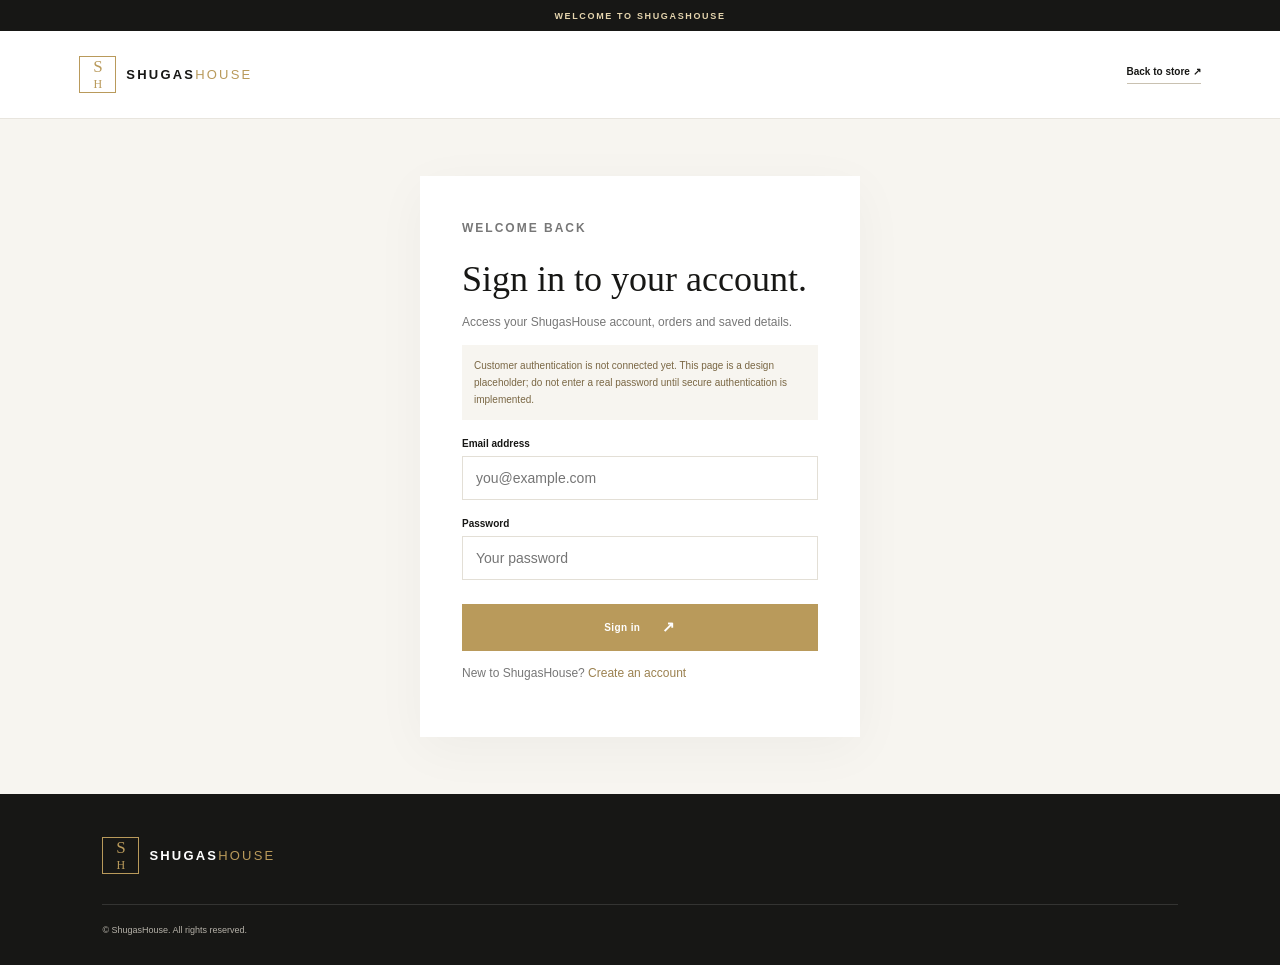
==== login.html @ 4a8cb8ed "Add files via upload" ====
<!DOCTYPE html><html lang="en"><head><meta charset="UTF-8"><meta name="viewport" content="width=device-width, initial-scale=1"><title>Customer Login | ShugasHouse</title><link rel="stylesheet" href="assets/css/style.css"><style>.auth-wrap{min-height:75vh;display:grid;place-items:center;background:#f7f5f0;padding:40px 18px}.auth-card{background:white;padding:42px;width:min(440px,100%);box-shadow:0 12px 50px #0000000a}.auth-card h1{font:500 36px "Playfair Display",serif;margin:0 0 10px}.auth-card p{color:#777;line-height:1.7;font-size:12px}.auth-card label{display:block;font-size:10px;font-weight:700;margin:18px 0 7px}.auth-card input{width:100%;padding:13px;border:1px solid #e3dfd6;outline-color:#b99a5b}.auth-card button{width:100%;margin-top:24px;border:0;cursor:pointer}.notice{background:#f7f5f0;padding:12px;font-size:10px!important;color:#7a6744!important}</style></head><body><div class="announcement">WELCOME TO SHUGASHOUSE</div><header class="site-header"><a class="brand" href="index.html"><span class="brand-mark">S<span>H</span></span><span class="brand-name">SHUGAS<span>HOUSE</span></span></a><a class="text-link" href="index.html">Back to store ↗</a></header><main class="auth-wrap"><section class="auth-card"><p class="eyebrow">WELCOME BACK</p><h1>Sign in to your account.</h1><p>Access your ShugasHouse account, orders and saved details.</p><p class="notice">Customer authentication is not connected yet. This page is a design placeholder; do not enter a real password until secure authentication is implemented.</p><form id="loginForm"><label for="email">Email address</label><input id="email" type="email" placeholder="you@example.com" required><label for="password">Password</label><input id="password" type="password" placeholder="Your password" required><button class="button button-gold" type="submit">Sign in <span>↗</span></button></form><p id="loginMessage"></p><p>New to ShugasHouse? <a href="register.html" style="color:#9b8150">Create an account</a></p></section></main><footer class="site-footer"><a class="brand footer-brand" href="index.html"><span class="brand-mark">S<span>H</span></span><span class="brand-name">SHUGAS<span>HOUSE</span></span></a><small>© ShugasHouse. All rights reserved.</small></footer><script>document.getElementById("loginForm").addEventListener("submit",e=>{e.preventDefault();document.getElementById("loginMessage").textContent="Login will be activated after secure account services are built.";});</script></body></html>
---- assets/css/style.css ----
*{box-sizing:border-box} :root{--ink:#171715;--muted:#77756f;--gold:#b99a5b;--gold-light:#d8c18e;--cream:#f7f5f0;--line:#e8e5de;--white:#fff} html{scroll-behavior:smooth} body{margin:0;color:var(--ink);background:#fff;font-family:"DM Sans",sans-serif;font-size:14px} a{color:inherit;text-decoration:none} button,input{font:inherit}.announcement{height:31px;display:flex;align-items:center;justify-content:center;background:#171715;color:#e4d4ad;font-size:9px;letter-spacing:1.65px;font-weight:600}.announcement span{padding:0 9px;color:#8d7547}.site-header{height:88px;padding:0 6.2%;display:flex;align-items:center;justify-content:space-between;border-bottom:1px solid var(--line);background:#fff;position:relative;z-index:5}.brand{display:flex;align-items:center;gap:10px}.brand-mark{width:37px;height:37px;border:1px solid var(--gold);display:grid;place-items:center;font-family:"Playfair Display",serif;font-size:17px;color:var(--gold);position:relative}.brand-mark span{font-size:12px}.brand-name{font-size:13px;font-weight:700;letter-spacing:2.2px}.brand-name span{font-weight:400;color:var(--gold)}.main-nav{display:flex;gap:36px;margin-left:55px}.main-nav a,.account-link{font-size:11px;color:#5f5d58;transition:.2s}.main-nav a:hover,.main-nav a.active,.account-link:hover{color:var(--gold)}.header-actions{display:flex;align-items:center;gap:22px}.icon-button,.cart-button{border:0;background:none;cursor:pointer}.icon-button{font-size:27px;line-height:1}.cart-button{font-size:11px;letter-spacing:.3px}.cart-count{display:inline-grid;place-items:center;background:var(--gold);color:#fff;border-radius:50%;width:19px;height:19px;margin-left:5px;font-size:10px}.menu-toggle{display:none}.search-panel{display:none;padding:18px 6.2%;background:var(--cream);border-bottom:1px solid var(--line)}.search-panel.open{display:flex;align-items:center;gap:18px}.search-panel label{font-size:11px;font-weight:700}.search-panel input{flex:1;border:0;border-bottom:1px solid #bdb7a9;background:transparent;padding:9px;outline:none}.hero{min-height:570px;display:grid;grid-template-columns:1fr 1fr;background:#f7f6f2;padding:0 6.2% 0 10.5%;overflow:hidden}.hero-copy{align-self:center;padding:65px 30px 70px 0;max-width:530px}.eyebrow{font-size:9px;letter-spacing:2px;font-weight:700;color:#9b8150;margin:0 0 20px}.eyebrow span{display:inline-block;width:22px;height:1px;background:var(--gold);vertical-align:middle;margin-right:9px}.hero h1,.section h2,.editorial h2,.newsletter h2{font-family:"Playfair Display",serif;font-size:clamp(43px,5vw,67px);line-height:1.08;letter-spacing:-1.8px;font-weight:500;margin:0}.hero h1 em,.section h2 em,.editorial h2 em,.newsletter h2 em{font-weight:500;color:var(--gold);font-style:italic}.hero-description{max-width:365px;color:#77736b;line-height:1.9;font-size:13px;margin:22px 0 29px}.hero-actions{display:flex;align-items:center;gap:26px}.button{min-height:47px;padding:0 20px;display:inline-flex;align-items:center;justify-content:center;gap:22px;font-size:10px;letter-spacing:.4px;font-weight:700;transition:.2s}.button-gold{background:var(--gold);color:#fff}.button-gold:hover{background:#9f824a}.button span,.text-link span{font-size:15px}.text-link{font-size:10px;font-weight:700;border-bottom:1px solid #c9c1b1;padding-bottom:6px}.hero-note{display:flex;align-items:center;gap:11px;color:#99948a;font-size:9px;letter-spacing:.5px;margin-top:57px}.note-line{height:1px;width:28px;background:var(--gold)}.hero-visual{position:relative;min-height:570px;background:#e6e1d7}.hero-image{position:absolute;inset:0;background-image:linear-gradient(90deg,rgba(0,0,0,.04),transparent 40%),url("https://images.unsplash.com/photo-1490481651871-ab68de25d43d?auto=format&fit=crop&w=1200&q=85");background-size:cover;background-position:center}.hero-stamp{position:absolute;left:-29px;top:42%;width:88px;height:88px;border-radius:50%;background:#fff;display:flex;flex-direction:column;align-items:center;justify-content:center;color:#9a7b43;box-shadow:0 8px 30px #00000012;font-size:8px;letter-spacing:2px}.hero-stamp strong{font-family:"Playfair Display",serif;font-size:27px;line-height:1.05}.hero-caption{position:absolute;bottom:25px;left:28px;right:28px;display:flex;justify-content:space-between;color:#fff;text-shadow:0 1px 5px #0008;font-size:8px;letter-spacing:1.5px}.trust-strip{height:85px;padding:0 8%;display:flex;justify-content:space-between;align-items:center;border-bottom:1px solid var(--line)}.trust-strip>div{display:flex;align-items:center;gap:10px;font-size:10px;color:#6d6a63}.trust-icon{font-size:17px;color:var(--gold)}.section{padding:105px 8%}.section-heading{display:flex;justify-content:space-between;align-items:end;margin-bottom:37px}.section h2,.editorial h2,.newsletter h2{font-size:43px;letter-spacing:-.8px}.section-heading .eyebrow{margin-bottom:13px}.category-grid{display:grid;grid-template-columns:repeat(6,1fr);grid-template-rows:220px 180px;gap:13px}.category-card{position:relative;overflow:hidden;background-size:cover;background-position:center;color:#fff;display:flex;align-items:end;padding:20px;isolation:isolate}.category-card:before{content:"";position:absolute;inset:0;background:linear-gradient(0deg,#000a,transparent 65%);z-index:-1;transition:.3s}.category-card:hover:before{background:linear-gradient(0deg,#000b,#0002)}.category-card:hover{background-size:cover}.category-fashion{grid-column:span 3;background-image:url("https://images.unsplash.com/photo-1483985988355-763728e1935b?auto=format&fit=crop&w=900&q=80")}.category-tech{grid-column:span 3;background-image:url("https://images.unsplash.com/photo-1505740420928-5e560c06d30e?auto=format&fit=crop&w=900&q=80")}.category-home{grid-column:span 2;background-image:url("https://images.unsplash.com/photo-1600210492486-724fe5c67fb0?auto=format&fit=crop&w=700&q=80")}.category-beauty{grid-column:span 2;background-image:url("https://images.unsplash.com/photo-1608248543803-ba4f8c70ae0b?auto=format&fit=crop&w=700&q=80")}.category-sport{grid-column:span 2;background-image:url("https://images.unsplash.com/photo-1517836357463-d25dfeac3438?auto=format&fit=crop&w=700&q=80")}.category-number{position:absolute;top:17px;left:19px;font-size:9px;letter-spacing:1px;color:#ffffffb8}.category-name{font-family:"Playfair Display",serif;font-size:19px}.category-arrow{margin-left:auto;font-size:17px}.featured-section{background:#faf9f6;padding-top:92px;padding-bottom:100px}.product-controls{display:flex;gap:19px}.filter-button{background:none;border:0;padding:7px 0;color:#8c8981;font-size:10px;cursor:pointer;border-bottom:1px solid transparent}.filter-button.active,.filter-button:hover{color:#1d1c19;border-color:var(--gold)}.product-grid{display:grid;grid-template-columns:repeat(4,1fr);gap:19px}.product-card{min-width:0}.product-image{height:300px;position:relative;background-size:cover;background-position:center;background-color:#eae7df}.product-one{background-image:url("https://images.unsplash.com/photo-1544816155-12df9643f363?auto=format&fit=crop&w=700&q=80")}.product-two{background-image:url("https://images.unsplash.com/photo-1505740420928-5e560c06d30e?auto=format&fit=crop&w=700&q=80")}.product-three{background-image:url("https://images.unsplash.com/photo-1578500494198-246f612d3b3d?auto=format&fit=crop&w=700&q=80")}.product-four{background-image:url("https://images.unsplash.com/photo-1608248543803-ba4f8c70ae0b?auto=format&fit=crop&w=700&q=80")}.product-tag{position:absolute;top:13px;left:13px;background:#fff;padding:7px 9px;font-size:8px;letter-spacing:1px}.quick-add{position:absolute;bottom:13px;right:13px;width:36px;height:36px;border:0;background:#fff;font-size:22px;cursor:pointer;transition:.2s}.quick-add:hover{background:var(--gold);color:#fff}.product-info{display:flex;justify-content:space-between;gap:8px;padding:15px 0}.product-info h3{font-size:11px;margin:0 0 6px;font-weight:600}.product-info p{font-size:9px;color:#918d84;margin:0}.product-info strong{font-size:11px;white-space:nowrap}.demo-note{font-size:10px;color:#918d84;margin-top:24px}.editorial{display:grid;grid-template-columns:1fr 1fr;min-height:450px;background:#eeece6}.editorial-image{background:url("https://images.unsplash.com/photo-1616486338812-3dadae4b4ace?auto=format&fit=crop&w=1200&q=85") center/cover}.editorial-copy{align-self:center;padding:65px 12%}.editorial-copy .eyebrow{margin-bottom:18px}.editorial-copy p:not(.eyebrow){color:#77736b;font-size:12px;line-height:1.9;max-width:380px;margin:22px 0 26px}.button-outline{border:1px solid #b8a780;color:#5f5136}.button-outline:hover{background:#fff}.newsletter{text-align:center;padding:92px 20px 95px;background:#fff}.newsletter .eyebrow{margin-bottom:14px}.newsletter h2{font-size:42px}.newsletter>p:not(.eyebrow){font-size:11px;color:#89857d;margin:14px 0 24px}.newsletter-form{display:flex;max-width:430px;margin:0 auto;border-bottom:1px solid #aaa294}.newsletter-form input{flex:1;min-width:0;border:0;padding:14px 4px;outline:none;font-size:10px}.newsletter-form button{border:0;background:none;font-size:10px;font-weight:700;cursor:pointer}.newsletter-form button span{color:var(--gold);font-size:15px;margin-left:8px}.newsletter small{display:block;color:#a19d95;font-size:9px;margin-top:14px}.site-footer{background:#171715;color:#fff;padding:43px 8% 30px;display:flex;align-items:center;gap:30px;flex-wrap:wrap}.footer-brand .brand-name{color:#fff}.site-footer>p{font-family:"Playfair Display",serif;font-style:italic;color:#b6a17b;font-size:13px;margin-right:auto}.footer-links{display:flex;gap:20px}.footer-links a,.site-footer small{font-size:9px;color:#b5b1a8}.site-footer small{width:100%;border-top:1px solid #ffffff20;padding-top:20px}.cart-overlay{position:fixed;inset:0;background:#0007;z-index:10;opacity:0;visibility:hidden;transition:.25s}.cart-overlay.open{opacity:1;visibility:visible}.cart-drawer{position:fixed;z-index:11;right:0;top:0;height:100%;width:min(420px,100%);background:#fff;padding:28px;display:flex;flex-direction:column;transform:translateX(100%);transition:.3s}.cart-drawer.open{transform:translateX(0)}.cart-header{display:flex;justify-content:space-between;align-items:start;border-bottom:1px solid var(--line);padding-bottom:18px}.cart-header .eyebrow{margin-bottom:8px}.cart-header h2{font-family:"Playfair Display",serif;font-size:27px;font-weight:500;margin:0}.cart-header h2 span{font-family:"DM Sans",sans-serif;font-size:12px;color:#999}.close-button{border:0;background:none;font-size:27px;cursor:pointer}.cart-items{flex:1;overflow:auto;padding:20px 0}.empty-cart{font-size:12px;color:#888}.cart-row{display:flex;justify-content:space-between;gap:15px;padding:12px 0;border-bottom:1px solid var(--line);font-size:11px}.cart-row button{border:0;background:none;color:#9a7d4b;cursor:pointer}.cart-footer{border-top:1px solid var(--line);padding-top:18px}.subtotal{display:flex;justify-content:space-between;font-size:12px}.cart-footer>p{font-size:9px;color:#999}.full-button{width:100%;margin-top:12px}.sr-only{position:absolute;width:1px;height:1px;padding:0;margin:-1px;overflow:hidden;clip:rect(0,0,0,0);white-space:nowrap;border:0}
@media(max-width:900px){.site-header{padding:0 4%;height:75px}.main-nav{gap:18px;margin-left:10px}.header-actions{gap:13px}.hero{padding-left:6%;grid-template-columns:1fr 1fr}.hero h1{font-size:51px}.section{padding-left:5%;padding-right:5%}.product-image{height:240px}.trust-strip{padding:0 4%}.trust-strip>div{font-size:9px}.category-grid{grid-template-rows:190px 160px}}
@media(max-width:650px){.announcement{font-size:7px;letter-spacing:1px}.site-header{height:68px;padding:0 5%}.brand-mark{width:32px;height:32px}.brand-name{font-size:11px}.menu-toggle{display:flex;flex-direction:column;gap:5px;border:0;background:none;padding:8px;margin-left:auto;margin-right:14px}.menu-toggle span{width:20px;height:1px;background:#222}.main-nav{display:none;position:absolute;top:68px;left:0;right:0;margin:0;padding:20px 6%;background:#fff;border-bottom:1px solid var(--line);flex-direction:column;gap:19px}.main-nav.open{display:flex}.header-actions{gap:11px}.account-link{display:none}.icon-button{font-size:23px}.cart-button{font-size:10px}.hero{display:flex;flex-direction:column;padding:0}.hero-copy{padding:65px 7% 42px}.hero h1{font-size:49px}.hero-description{font-size:12px}.hero-note{margin-top:35px}.hero-visual{min-height:350px}.hero-stamp{left:15px;top:-30px;width:72px;height:72px}.hero-caption{font-size:7px}.trust-strip{height:auto;padding:20px 6%;display:grid;grid-template-columns:1fr 1fr;gap:17px}.trust-strip>div{font-size:9px}.section{padding:68px 5%}.section-heading{align-items:start;gap:18px;flex-direction:column;margin-bottom:25px}.section h2,.editorial h2{font-size:36px}.category-grid{grid-template-columns:1fr 1fr;grid-template-rows:190px 150px 150px;gap:9px}.category-fashion,.category-tech{grid-column:span 1}.category-fashion{grid-column:span 2}.category-tech{grid-column:span 2}.category-home,.category-beauty,.category-sport{grid-column:span 1}.category-name{font-size:16px}.product-controls{gap:15px;flex-wrap:wrap}.product-grid{grid-template-columns:1fr 1fr;gap:20px 11px}.product-image{height:210px}.product-info{display:block}.product-info strong{display:block;margin-top:9px}.product-info h3{font-size:10px}.editorial{grid-template-columns:1fr}.editorial-image{min-height:270px}.editorial-copy{padding:48px 7% 55px}.newsletter{padding:70px 7%}.newsletter h2{font-size:36px}.site-footer{padding:35px 6%;gap:15px}.site-footer>p{width:100%;margin:0}.footer-links{margin:6px 0}.search-panel.open{align-items:stretch;flex-direction:column;gap:8px}.search-panel{padding:15px 6%}}
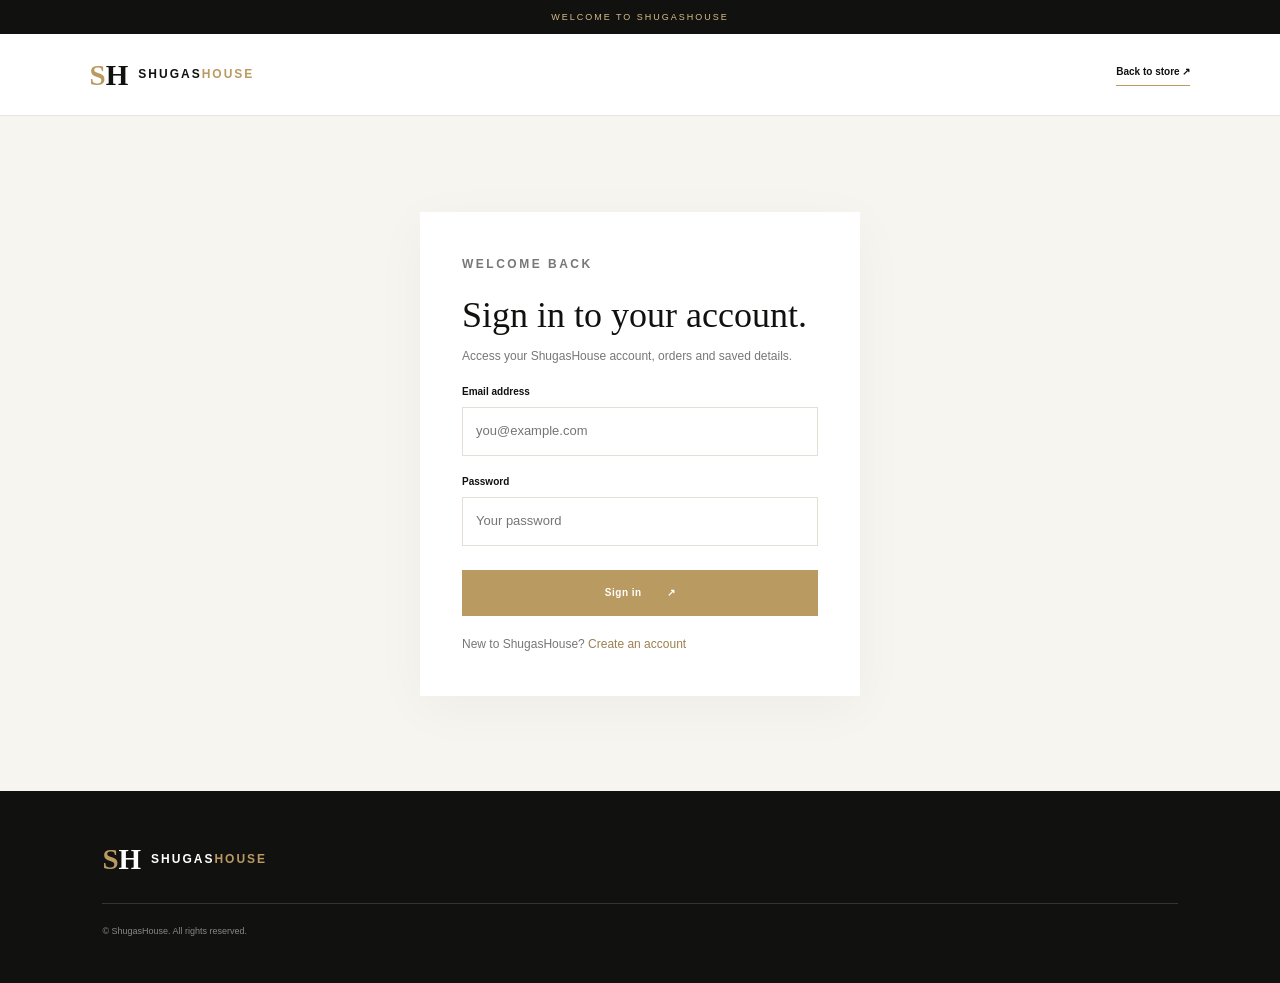
==== commit 57727a15: "Add files via upload" ====
--- a/login.html
+++ b/login.html
@@ -1 +1,16 @@
-<!DOCTYPE html><html lang="en"><head><meta charset="UTF-8"><meta name="viewport" content="width=device-width, initial-scale=1"><title>Customer Login | ShugasHouse</title><link rel="stylesheet" href="assets/css/style.css"><style>.auth-wrap{min-height:75vh;display:grid;place-items:center;background:#f7f5f0;padding:40px 18px}.auth-card{background:white;padding:42px;width:min(440px,100%);box-shadow:0 12px 50px #0000000a}.auth-card h1{font:500 36px "Playfair Display",serif;margin:0 0 10px}.auth-card p{color:#777;line-height:1.7;font-size:12px}.auth-card label{display:block;font-size:10px;font-weight:700;margin:18px 0 7px}.auth-card input{width:100%;padding:13px;border:1px solid #e3dfd6;outline-color:#b99a5b}.auth-card button{width:100%;margin-top:24px;border:0;cursor:pointer}.notice{background:#f7f5f0;padding:12px;font-size:10px!important;color:#7a6744!important}</style></head><body><div class="announcement">WELCOME TO SHUGASHOUSE</div><header class="site-header"><a class="brand" href="index.html"><span class="brand-mark">S<span>H</span></span><span class="brand-name">SHUGAS<span>HOUSE</span></span></a><a class="text-link" href="index.html">Back to store ↗</a></header><main class="auth-wrap"><section class="auth-card"><p class="eyebrow">WELCOME BACK</p><h1>Sign in to your account.</h1><p>Access your ShugasHouse account, orders and saved details.</p><p class="notice">Customer authentication is not connected yet. This page is a design placeholder; do not enter a real password until secure authentication is implemented.</p><form id="loginForm"><label for="email">Email address</label><input id="email" type="email" placeholder="you@example.com" required><label for="password">Password</label><input id="password" type="password" placeholder="Your password" required><button class="button button-gold" type="submit">Sign in <span>↗</span></button></form><p id="loginMessage"></p><p>New to ShugasHouse? <a href="register.html" style="color:#9b8150">Create an account</a></p></section></main><footer class="site-footer"><a class="brand footer-brand" href="index.html"><span class="brand-mark">S<span>H</span></span><span class="brand-name">SHUGAS<span>HOUSE</span></span></a><small>© ShugasHouse. All rights reserved.</small></footer><script>document.getElementById("loginForm").addEventListener("submit",e=>{e.preventDefault();document.getElementById("loginMessage").textContent="Login will be activated after secure account services are built.";});</script></body></html>+<!DOCTYPE html>
+<html lang="en"><head><meta charset="UTF-8"><meta name="viewport" content="width=device-width, initial-scale=1"><meta name="theme-color" content="#171715"><title>Customer Login | ShugasHouse</title><link rel="stylesheet" href="assets/css/style.css">
+<style>
+.auth-wrap{min-height:75vh;display:grid;place-items:center;background:#f7f5f0;padding:40px 18px}.auth-card{background:white;padding:42px;width:min(440px,100%);box-shadow:0 12px 50px #0000000a}.auth-card h1{font:500 36px "Playfair Display",serif;margin:0 0 10px}.auth-card p{color:#777;line-height:1.7;font-size:12px}.auth-card label{display:block;font-size:10px;font-weight:700;margin:18px 0 7px}.auth-card input{width:100%;padding:13px;border:1px solid #e3dfd6;outline-color:#b99a5b}.auth-card button{width:100%;margin-top:24px;border:0;cursor:pointer}.auth-message{min-height:18px;color:#9b513e!important}.auth-message.success{color:#47734d!important}.auth-card button:disabled{opacity:.65;cursor:wait}
+</style></head><body><div class="announcement">WELCOME TO SHUGASHOUSE</div>
+<header class="site-header"><a class="brand" href="index.html"><span class="brand-mark">S<span>H</span></span><span class="brand-name">SHUGAS<span>HOUSE</span></span></a><a class="text-link" href="index.html">Back to store ↗</a></header>
+<main class="auth-wrap"><section class="auth-card"><p class="eyebrow">WELCOME BACK</p><h1>Sign in to your account.</h1><p>Access your ShugasHouse account, orders and saved details.</p>
+<form id="loginForm"><label for="email">Email address</label><input id="email" name="email" type="email" autocomplete="email" placeholder="you@example.com" required><label for="password">Password</label><input id="password" name="password" type="password" autocomplete="current-password" placeholder="Your password" required><button id="submitButton" class="button button-gold" type="submit">Sign in <span>↗</span></button></form>
+<p class="auth-message" id="message" role="status" aria-live="polite"></p><p>New to ShugasHouse? <a href="register.html" style="color:#9b8150">Create an account</a></p></section></main>
+<footer class="site-footer"><a class="brand footer-brand" href="index.html"><span class="brand-mark">S<span>H</span></span><span class="brand-name">SHUGAS<span>HOUSE</span></span></a><small>© ShugasHouse. All rights reserved.</small></footer>
+<script>
+const form=document.getElementById("loginForm"), message=document.getElementById("message"), button=document.getElementById("submitButton");
+form.addEventListener("submit",async e=>{e.preventDefault();message.textContent="Signing you in…";message.className="auth-message";button.disabled=true;
+try{const response=await fetch("/api/auth/login",{method:"POST",headers:{"Content-Type":"application/json"},credentials:"same-origin",body:JSON.stringify({email:form.email.value,password:form.password.value})});const data=await response.json();if(!response.ok)throw new Error(data.error||"Unable to sign in.");message.textContent="Signed in successfully. Taking you to your account…";message.classList.add("success");window.location.href="account.html";}
+catch(error){message.textContent=error.message||"Something went wrong. Please try again.";}finally{button.disabled=false;}});
+</script></body></html>
--- a/assets/css/style.css
+++ b/assets/css/style.css
@@ -1,3 +1,1204 @@
-*{box-sizing:border-box} :root{--ink:#171715;--muted:#77756f;--gold:#b99a5b;--gold-light:#d8c18e;--cream:#f7f5f0;--line:#e8e5de;--white:#fff} html{scroll-behavior:smooth} body{margin:0;color:var(--ink);background:#fff;font-family:"DM Sans",sans-serif;font-size:14px} a{color:inherit;text-decoration:none} button,input{font:inherit}.announcement{height:31px;display:flex;align-items:center;justify-content:center;background:#171715;color:#e4d4ad;font-size:9px;letter-spacing:1.65px;font-weight:600}.announcement span{padding:0 9px;color:#8d7547}.site-header{height:88px;padding:0 6.2%;display:flex;align-items:center;justify-content:space-between;border-bottom:1px solid var(--line);background:#fff;position:relative;z-index:5}.brand{display:flex;align-items:center;gap:10px}.brand-mark{width:37px;height:37px;border:1px solid var(--gold);display:grid;place-items:center;font-family:"Playfair Display",serif;font-size:17px;color:var(--gold);position:relative}.brand-mark span{font-size:12px}.brand-name{font-size:13px;font-weight:700;letter-spacing:2.2px}.brand-name span{font-weight:400;color:var(--gold)}.main-nav{display:flex;gap:36px;margin-left:55px}.main-nav a,.account-link{font-size:11px;color:#5f5d58;transition:.2s}.main-nav a:hover,.main-nav a.active,.account-link:hover{color:var(--gold)}.header-actions{display:flex;align-items:center;gap:22px}.icon-button,.cart-button{border:0;background:none;cursor:pointer}.icon-button{font-size:27px;line-height:1}.cart-button{font-size:11px;letter-spacing:.3px}.cart-count{display:inline-grid;place-items:center;background:var(--gold);color:#fff;border-radius:50%;width:19px;height:19px;margin-left:5px;font-size:10px}.menu-toggle{display:none}.search-panel{display:none;padding:18px 6.2%;background:var(--cream);border-bottom:1px solid var(--line)}.search-panel.open{display:flex;align-items:center;gap:18px}.search-panel label{font-size:11px;font-weight:700}.search-panel input{flex:1;border:0;border-bottom:1px solid #bdb7a9;background:transparent;padding:9px;outline:none}.hero{min-height:570px;display:grid;grid-template-columns:1fr 1fr;background:#f7f6f2;padding:0 6.2% 0 10.5%;overflow:hidden}.hero-copy{align-self:center;padding:65px 30px 70px 0;max-width:530px}.eyebrow{font-size:9px;letter-spacing:2px;font-weight:700;color:#9b8150;margin:0 0 20px}.eyebrow span{display:inline-block;width:22px;height:1px;background:var(--gold);vertical-align:middle;margin-right:9px}.hero h1,.section h2,.editorial h2,.newsletter h2{font-family:"Playfair Display",serif;font-size:clamp(43px,5vw,67px);line-height:1.08;letter-spacing:-1.8px;font-weight:500;margin:0}.hero h1 em,.section h2 em,.editorial h2 em,.newsletter h2 em{font-weight:500;color:var(--gold);font-style:italic}.hero-description{max-width:365px;color:#77736b;line-height:1.9;font-size:13px;margin:22px 0 29px}.hero-actions{display:flex;align-items:center;gap:26px}.button{min-height:47px;padding:0 20px;display:inline-flex;align-items:center;justify-content:center;gap:22px;font-size:10px;letter-spacing:.4px;font-weight:700;transition:.2s}.button-gold{background:var(--gold);color:#fff}.button-gold:hover{background:#9f824a}.button span,.text-link span{font-size:15px}.text-link{font-size:10px;font-weight:700;border-bottom:1px solid #c9c1b1;padding-bottom:6px}.hero-note{display:flex;align-items:center;gap:11px;color:#99948a;font-size:9px;letter-spacing:.5px;margin-top:57px}.note-line{height:1px;width:28px;background:var(--gold)}.hero-visual{position:relative;min-height:570px;background:#e6e1d7}.hero-image{position:absolute;inset:0;background-image:linear-gradient(90deg,rgba(0,0,0,.04),transparent 40%),url("https://images.unsplash.com/photo-1490481651871-ab68de25d43d?auto=format&fit=crop&w=1200&q=85");background-size:cover;background-position:center}.hero-stamp{position:absolute;left:-29px;top:42%;width:88px;height:88px;border-radius:50%;background:#fff;display:flex;flex-direction:column;align-items:center;justify-content:center;color:#9a7b43;box-shadow:0 8px 30px #00000012;font-size:8px;letter-spacing:2px}.hero-stamp strong{font-family:"Playfair Display",serif;font-size:27px;line-height:1.05}.hero-caption{position:absolute;bottom:25px;left:28px;right:28px;display:flex;justify-content:space-between;color:#fff;text-shadow:0 1px 5px #0008;font-size:8px;letter-spacing:1.5px}.trust-strip{height:85px;padding:0 8%;display:flex;justify-content:space-between;align-items:center;border-bottom:1px solid var(--line)}.trust-strip>div{display:flex;align-items:center;gap:10px;font-size:10px;color:#6d6a63}.trust-icon{font-size:17px;color:var(--gold)}.section{padding:105px 8%}.section-heading{display:flex;justify-content:space-between;align-items:end;margin-bottom:37px}.section h2,.editorial h2,.newsletter h2{font-size:43px;letter-spacing:-.8px}.section-heading .eyebrow{margin-bottom:13px}.category-grid{display:grid;grid-template-columns:repeat(6,1fr);grid-template-rows:220px 180px;gap:13px}.category-card{position:relative;overflow:hidden;background-size:cover;background-position:center;color:#fff;display:flex;align-items:end;padding:20px;isolation:isolate}.category-card:before{content:"";position:absolute;inset:0;background:linear-gradient(0deg,#000a,transparent 65%);z-index:-1;transition:.3s}.category-card:hover:before{background:linear-gradient(0deg,#000b,#0002)}.category-card:hover{background-size:cover}.category-fashion{grid-column:span 3;background-image:url("https://images.unsplash.com/photo-1483985988355-763728e1935b?auto=format&fit=crop&w=900&q=80")}.category-tech{grid-column:span 3;background-image:url("https://images.unsplash.com/photo-1505740420928-5e560c06d30e?auto=format&fit=crop&w=900&q=80")}.category-home{grid-column:span 2;background-image:url("https://images.unsplash.com/photo-1600210492486-724fe5c67fb0?auto=format&fit=crop&w=700&q=80")}.category-beauty{grid-column:span 2;background-image:url("https://images.unsplash.com/photo-1608248543803-ba4f8c70ae0b?auto=format&fit=crop&w=700&q=80")}.category-sport{grid-column:span 2;background-image:url("https://images.unsplash.com/photo-1517836357463-d25dfeac3438?auto=format&fit=crop&w=700&q=80")}.category-number{position:absolute;top:17px;left:19px;font-size:9px;letter-spacing:1px;color:#ffffffb8}.category-name{font-family:"Playfair Display",serif;font-size:19px}.category-arrow{margin-left:auto;font-size:17px}.featured-section{background:#faf9f6;padding-top:92px;padding-bottom:100px}.product-controls{display:flex;gap:19px}.filter-button{background:none;border:0;padding:7px 0;color:#8c8981;font-size:10px;cursor:pointer;border-bottom:1px solid transparent}.filter-button.active,.filter-button:hover{color:#1d1c19;border-color:var(--gold)}.product-grid{display:grid;grid-template-columns:repeat(4,1fr);gap:19px}.product-card{min-width:0}.product-image{height:300px;position:relative;background-size:cover;background-position:center;background-color:#eae7df}.product-one{background-image:url("https://images.unsplash.com/photo-1544816155-12df9643f363?auto=format&fit=crop&w=700&q=80")}.product-two{background-image:url("https://images.unsplash.com/photo-1505740420928-5e560c06d30e?auto=format&fit=crop&w=700&q=80")}.product-three{background-image:url("https://images.unsplash.com/photo-1578500494198-246f612d3b3d?auto=format&fit=crop&w=700&q=80")}.product-four{background-image:url("https://images.unsplash.com/photo-1608248543803-ba4f8c70ae0b?auto=format&fit=crop&w=700&q=80")}.product-tag{position:absolute;top:13px;left:13px;background:#fff;padding:7px 9px;font-size:8px;letter-spacing:1px}.quick-add{position:absolute;bottom:13px;right:13px;width:36px;height:36px;border:0;background:#fff;font-size:22px;cursor:pointer;transition:.2s}.quick-add:hover{background:var(--gold);color:#fff}.product-info{display:flex;justify-content:space-between;gap:8px;padding:15px 0}.product-info h3{font-size:11px;margin:0 0 6px;font-weight:600}.product-info p{font-size:9px;color:#918d84;margin:0}.product-info strong{font-size:11px;white-space:nowrap}.demo-note{font-size:10px;color:#918d84;margin-top:24px}.editorial{display:grid;grid-template-columns:1fr 1fr;min-height:450px;background:#eeece6}.editorial-image{background:url("https://images.unsplash.com/photo-1616486338812-3dadae4b4ace?auto=format&fit=crop&w=1200&q=85") center/cover}.editorial-copy{align-self:center;padding:65px 12%}.editorial-copy .eyebrow{margin-bottom:18px}.editorial-copy p:not(.eyebrow){color:#77736b;font-size:12px;line-height:1.9;max-width:380px;margin:22px 0 26px}.button-outline{border:1px solid #b8a780;color:#5f5136}.button-outline:hover{background:#fff}.newsletter{text-align:center;padding:92px 20px 95px;background:#fff}.newsletter .eyebrow{margin-bottom:14px}.newsletter h2{font-size:42px}.newsletter>p:not(.eyebrow){font-size:11px;color:#89857d;margin:14px 0 24px}.newsletter-form{display:flex;max-width:430px;margin:0 auto;border-bottom:1px solid #aaa294}.newsletter-form input{flex:1;min-width:0;border:0;padding:14px 4px;outline:none;font-size:10px}.newsletter-form button{border:0;background:none;font-size:10px;font-weight:700;cursor:pointer}.newsletter-form button span{color:var(--gold);font-size:15px;margin-left:8px}.newsletter small{display:block;color:#a19d95;font-size:9px;margin-top:14px}.site-footer{background:#171715;color:#fff;padding:43px 8% 30px;display:flex;align-items:center;gap:30px;flex-wrap:wrap}.footer-brand .brand-name{color:#fff}.site-footer>p{font-family:"Playfair Display",serif;font-style:italic;color:#b6a17b;font-size:13px;margin-right:auto}.footer-links{display:flex;gap:20px}.footer-links a,.site-footer small{font-size:9px;color:#b5b1a8}.site-footer small{width:100%;border-top:1px solid #ffffff20;padding-top:20px}.cart-overlay{position:fixed;inset:0;background:#0007;z-index:10;opacity:0;visibility:hidden;transition:.25s}.cart-overlay.open{opacity:1;visibility:visible}.cart-drawer{position:fixed;z-index:11;right:0;top:0;height:100%;width:min(420px,100%);background:#fff;padding:28px;display:flex;flex-direction:column;transform:translateX(100%);transition:.3s}.cart-drawer.open{transform:translateX(0)}.cart-header{display:flex;justify-content:space-between;align-items:start;border-bottom:1px solid var(--line);padding-bottom:18px}.cart-header .eyebrow{margin-bottom:8px}.cart-header h2{font-family:"Playfair Display",serif;font-size:27px;font-weight:500;margin:0}.cart-header h2 span{font-family:"DM Sans",sans-serif;font-size:12px;color:#999}.close-button{border:0;background:none;font-size:27px;cursor:pointer}.cart-items{flex:1;overflow:auto;padding:20px 0}.empty-cart{font-size:12px;color:#888}.cart-row{display:flex;justify-content:space-between;gap:15px;padding:12px 0;border-bottom:1px solid var(--line);font-size:11px}.cart-row button{border:0;background:none;color:#9a7d4b;cursor:pointer}.cart-footer{border-top:1px solid var(--line);padding-top:18px}.subtotal{display:flex;justify-content:space-between;font-size:12px}.cart-footer>p{font-size:9px;color:#999}.full-button{width:100%;margin-top:12px}.sr-only{position:absolute;width:1px;height:1px;padding:0;margin:-1px;overflow:hidden;clip:rect(0,0,0,0);white-space:nowrap;border:0}
-@media(max-width:900px){.site-header{padding:0 4%;height:75px}.main-nav{gap:18px;margin-left:10px}.header-actions{gap:13px}.hero{padding-left:6%;grid-template-columns:1fr 1fr}.hero h1{font-size:51px}.section{padding-left:5%;padding-right:5%}.product-image{height:240px}.trust-strip{padding:0 4%}.trust-strip>div{font-size:9px}.category-grid{grid-template-rows:190px 160px}}
-@media(max-width:650px){.announcement{font-size:7px;letter-spacing:1px}.site-header{height:68px;padding:0 5%}.brand-mark{width:32px;height:32px}.brand-name{font-size:11px}.menu-toggle{display:flex;flex-direction:column;gap:5px;border:0;background:none;padding:8px;margin-left:auto;margin-right:14px}.menu-toggle span{width:20px;height:1px;background:#222}.main-nav{display:none;position:absolute;top:68px;left:0;right:0;margin:0;padding:20px 6%;background:#fff;border-bottom:1px solid var(--line);flex-direction:column;gap:19px}.main-nav.open{display:flex}.header-actions{gap:11px}.account-link{display:none}.icon-button{font-size:23px}.cart-button{font-size:10px}.hero{display:flex;flex-direction:column;padding:0}.hero-copy{padding:65px 7% 42px}.hero h1{font-size:49px}.hero-description{font-size:12px}.hero-note{margin-top:35px}.hero-visual{min-height:350px}.hero-stamp{left:15px;top:-30px;width:72px;height:72px}.hero-caption{font-size:7px}.trust-strip{height:auto;padding:20px 6%;display:grid;grid-template-columns:1fr 1fr;gap:17px}.trust-strip>div{font-size:9px}.section{padding:68px 5%}.section-heading{align-items:start;gap:18px;flex-direction:column;margin-bottom:25px}.section h2,.editorial h2{font-size:36px}.category-grid{grid-template-columns:1fr 1fr;grid-template-rows:190px 150px 150px;gap:9px}.category-fashion,.category-tech{grid-column:span 1}.category-fashion{grid-column:span 2}.category-tech{grid-column:span 2}.category-home,.category-beauty,.category-sport{grid-column:span 1}.category-name{font-size:16px}.product-controls{gap:15px;flex-wrap:wrap}.product-grid{grid-template-columns:1fr 1fr;gap:20px 11px}.product-image{height:210px}.product-info{display:block}.product-info strong{display:block;margin-top:9px}.product-info h3{font-size:10px}.editorial{grid-template-columns:1fr}.editorial-image{min-height:270px}.editorial-copy{padding:48px 7% 55px}.newsletter{padding:70px 7%}.newsletter h2{font-size:36px}.site-footer{padding:35px 6%;gap:15px}.site-footer>p{width:100%;margin:0}.footer-links{margin:6px 0}.search-panel.open{align-items:stretch;flex-direction:column;gap:8px}.search-panel{padding:15px 6%}}
+
+/* =========================================
+   SHUGASHOUSE — PREMIUM E-COMMERCE
+   Main stylesheet
+========================================= */
+
+/* GOOGLE FONT FALLBACKS */
+
+:root {
+  --black: #111110;
+  --dark: #191917;
+  --gold: #b99a61;
+  --gold-light: #d7bd89;
+  --cream: #f8f6f1;
+  --white: #ffffff;
+  --grey: #77756f;
+  --border: #e9e5dc;
+  --font-main: 'DM Sans', sans-serif;
+  --font-heading: 'Playfair Display', serif;
+}
+
+* {
+  margin: 0;
+  padding: 0;
+  box-sizing: border-box;
+}
+
+html {
+  scroll-behavior: smooth;
+}
+
+body {
+  font-family: var(--font-main);
+  color: var(--black);
+  background: var(--white);
+  font-size: 13px;
+  line-height: 1.6;
+}
+
+a {
+  color: inherit;
+  text-decoration: none;
+}
+
+button,
+input {
+  font: inherit;
+}
+
+button {
+  cursor: pointer;
+}
+
+img {
+  max-width: 100%;
+  display: block;
+}
+
+section {
+  scroll-margin-top: 90px;
+}
+
+/* ANNOUNCEMENT BAR */
+
+.announcement {
+  background: var(--black);
+  color: var(--gold-light);
+  text-align: center;
+  padding: 10px 15px;
+  font-size: 9px;
+  letter-spacing: 2px;
+}
+
+.announcement span {
+  margin: 0 8px;
+  color: white;
+}
+
+/* HEADER */
+
+.site-header {
+  min-height: 82px;
+  padding: 15px 7%;
+  display: flex;
+  align-items: center;
+  justify-content: space-between;
+  gap: 25px;
+  background: white;
+  border-bottom: 1px solid var(--border);
+  position: sticky;
+  top: 0;
+  z-index: 100;
+}
+
+.brand {
+  display: flex;
+  align-items: center;
+  gap: 10px;
+  flex-shrink: 0;
+}
+
+.brand-mark {
+  font-family: var(--font-heading);
+  font-size: 29px;
+  font-weight: 700;
+  color: var(--gold);
+}
+
+.brand-mark span {
+  color: var(--black);
+}
+
+.brand-name {
+  font-size: 12px;
+  letter-spacing: 2px;
+  font-weight: 700;
+}
+
+.brand-name span {
+  color: var(--gold);
+}
+
+.main-nav {
+  display: flex;
+  align-items: center;
+  gap: 30px;
+}
+
+.main-nav a {
+  font-size: 11px;
+  color: #555;
+  transition: color .3s;
+}
+
+.main-nav a:hover,
+.main-nav a.active {
+  color: var(--gold);
+}
+
+.header-actions {
+  display: flex;
+  align-items: center;
+  gap: 20px;
+}
+
+.account-link {
+  font-size: 10px;
+  font-weight: 600;
+  letter-spacing: .5px;
+}
+
+.account-link:hover {
+  color: var(--gold);
+}
+
+.icon-button {
+  background: transparent;
+  border: none;
+  font-size: 25px;
+}
+
+.cart-button {
+  border: 1px solid var(--black);
+  background: var(--black);
+  color: white;
+  padding: 10px 16px;
+  font-size: 10px;
+  letter-spacing: 1px;
+}
+
+.cart-count {
+  background: var(--gold);
+  color: white;
+  border-radius: 50%;
+  padding: 2px 6px;
+  margin-left: 5px;
+}
+
+.menu-toggle {
+  display: none;
+  border: none;
+  background: none;
+  flex-direction: column;
+  gap: 5px;
+}
+
+.menu-toggle span {
+  display: block;
+  width: 23px;
+  height: 2px;
+  background: var(--black);
+}
+
+/* SEARCH */
+
+.search-panel {
+  display: none;
+  padding: 20px 7%;
+  background: var(--cream);
+}
+
+.search-panel.open {
+  display: block;
+}
+
+.search-panel label {
+  display: block;
+  margin-bottom: 8px;
+  font-size: 11px;
+}
+
+.search-panel input {
+  width: 100%;
+  padding: 14px;
+  border: 1px solid var(--border);
+  outline: none;
+}
+
+/* HERO */
+
+.hero {
+  display: grid;
+  grid-template-columns: 1fr 1fr;
+  min-height: 570px;
+  background: var(--cream);
+}
+
+.hero-copy {
+  padding: 100px 8% 80px 14%;
+  display: flex;
+  flex-direction: column;
+  justify-content: center;
+}
+
+.eyebrow {
+  font-size: 9px;
+  letter-spacing: 2.5px;
+  font-weight: 700;
+  color: var(--gold);
+  margin-bottom: 20px;
+}
+
+.eyebrow span {
+  display: inline-block;
+  width: 25px;
+  height: 1px;
+  background: var(--gold);
+  margin-right: 8px;
+  vertical-align: middle;
+}
+
+.hero h1 {
+  font-family: var(--font-heading);
+  font-size: clamp(42px, 5vw, 67px);
+  font-weight: 500;
+  line-height: 1.15;
+  letter-spacing: -2px;
+}
+
+.hero h1 em,
+.section-heading h2 em,
+.editorial h2 em,
+.newsletter h2 em {
+  color: var(--gold);
+  font-weight: 500;
+}
+
+.hero-description {
+  max-width: 400px;
+  color: var(--grey);
+  font-size: 12px;
+  line-height: 2;
+  margin-top: 22px;
+}
+
+.hero-actions {
+  display: flex;
+  align-items: center;
+  gap: 25px;
+  flex-wrap: wrap;
+  margin-top: 32px;
+}
+
+.button {
+  display: inline-flex;
+  align-items: center;
+  justify-content: center;
+  gap: 25px;
+  padding: 15px 22px;
+  font-size: 10px;
+  font-weight: 600;
+  letter-spacing: .5px;
+  transition: all .3s ease;
+}
+
+.button-gold {
+  background: var(--gold);
+  color: white;
+  border: 1px solid var(--gold);
+}
+
+.button-gold:hover {
+  background: var(--black);
+  border-color: var(--black);
+}
+
+.text-link {
+  font-size: 10px;
+  font-weight: 600;
+  border-bottom: 1px solid var(--gold);
+  padding-bottom: 5px;
+}
+
+.text-link:hover {
+  color: var(--gold);
+}
+
+.hero-note {
+  margin-top: 65px;
+  color: var(--grey);
+  font-size: 10px;
+}
+
+.note-line {
+  display: inline-block;
+  width: 30px;
+  height: 1px;
+  background: var(--gold);
+  margin-right: 10px;
+  vertical-align: middle;
+}
+
+.hero-visual {
+  min-height: 570px;
+  position: relative;
+  background: #ded7c9;
+  overflow: hidden;
+}
+
+.hero-image {
+  position: absolute;
+  inset: 0;
+  background:
+    linear-gradient(135deg, #b3a48c, #ded5c5 50%, #9c8973);
+}
+
+.image-fashion {
+  background:
+    linear-gradient(135deg, #c7b79d, #e8dfd0 50%, #9d8c74);
+}
+
+.hero-stamp {
+  position: absolute;
+  top: 50%;
+  left: 50%;
+  transform: translate(-50%, -50%);
+  width: 145px;
+  height: 145px;
+  border: 1px solid rgba(255,255,255,.8);
+  border-radius: 50%;
+  display: flex;
+  flex-direction: column;
+  justify-content: center;
+  align-items: center;
+  color: white;
+}
+
+.hero-stamp strong {
+  font-family: var(--font-heading);
+  font-size: 48px;
+}
+
+.hero-stamp span {
+  font-size: 9px;
+  letter-spacing: 3px;
+}
+
+.hero-caption {
+  position: absolute;
+  bottom: 25px;
+  left: 30px;
+  right: 30px;
+  display: flex;
+  justify-content: space-between;
+  color: white;
+  font-size: 9px;
+  letter-spacing: 2px;
+}
+
+/* CUSTOMER ACCOUNT SECTION */
+
+.account-promo {
+  margin: 0;
+  padding: 48px 8%;
+  display: flex;
+  align-items: center;
+  justify-content: space-between;
+  gap: 30px;
+  background: var(--dark);
+  color: white;
+}
+
+.account-promo .eyebrow {
+  margin-bottom: 12px;
+}
+
+.account-promo h2 {
+  font-family: var(--font-heading);
+  font-size: 34px;
+  line-height: 1.15;
+  font-weight: 500;
+  letter-spacing: -.5px;
+}
+
+.account-promo h2 em {
+  color: var(--gold-light);
+  font-weight: 500;
+}
+
+.account-promo-copy > p:last-child {
+  max-width: 510px;
+  color: #c5c0b5;
+  font-size: 11px;
+  line-height: 1.8;
+  margin-top: 13px;
+}
+
+.account-promo-actions {
+  display: flex;
+  flex-direction: column;
+  align-items: flex-start;
+  gap: 13px;
+  min-width: 220px;
+}
+
+.account-create-link {
+  font-size: 10px;
+  color: var(--gold-light);
+  border-bottom: 1px solid #8c754a;
+  padding-bottom: 4px;
+}
+
+.account-create-link:hover {
+  color: white;
+}
+
+/* TRUST STRIP */
+
+.trust-strip {
+  display: flex;
+  align-items: center;
+  justify-content: space-around;
+  gap: 20px;
+  padding: 27px 7%;
+  border-bottom: 1px solid var(--border);
+  flex-wrap: wrap;
+}
+
+.trust-strip div {
+  display: flex;
+  align-items: center;
+  gap: 10px;
+  font-size: 10px;
+  color: #555;
+}
+
+.trust-icon {
+  color: var(--gold);
+  font-size: 20px;
+}
+
+/* GENERAL SECTIONS */
+
+.section {
+  padding: 85px 8%;
+}
+
+.section-heading {
+  display: flex;
+  justify-content: space-between;
+  align-items: flex-end;
+  gap: 20px;
+  margin-bottom: 35px;
+}
+
+.section-heading .eyebrow {
+  margin-bottom: 10px;
+}
+
+.section-heading h2 {
+  font-family: var(--font-heading);
+  font-size: clamp(29px, 3vw, 40px);
+  font-weight: 500;
+}
+
+/* CATEGORIES */
+
+.categories-section {
+  background: white;
+}
+
+.category-grid {
+  display: grid;
+  grid-template-columns: repeat(3, 1fr);
+  gap: 15px;
+}
+
+.category-card {
+  min-height: 210px;
+  position: relative;
+  display: flex;
+  flex-direction: column;
+  justify-content: flex-end;
+  padding: 25px;
+  color: white;
+  overflow: hidden;
+  transition: transform .3s;
+}
+
+.category-card:hover {
+  transform: translateY(-5px);
+}
+
+.category-fashion {
+  background: linear-gradient(135deg, #665548, #b29a7e);
+}
+
+.category-tech {
+  background: linear-gradient(135deg, #394044, #879195);
+}
+
+.category-home {
+  background: linear-gradient(135deg, #827664, #c3ad8d);
+}
+
+.category-beauty {
+  background: linear-gradient(135deg, #80666a, #c49b9b);
+}
+
+.category-sport {
+  background: linear-gradient(135deg, #53645b, #94a48d);
+}
+
+.category-number {
+  position: absolute;
+  top: 20px;
+  left: 23px;
+  font-size: 10px;
+  letter-spacing: 2px;
+  opacity: .8;
+}
+
+.category-name {
+  font-family: var(--font-heading);
+  font-size: 19px;
+}
+
+.category-arrow {
+  position: absolute;
+  bottom: 27px;
+  right: 25px;
+  font-size: 20px;
+}
+
+/* FEATURED PRODUCTS */
+
+.featured-section {
+  background: var(--cream);
+}
+
+.product-controls {
+  display: flex;
+  gap: 15px;
+  flex-wrap: wrap;
+}
+
+.filter-button {
+  border: none;
+  border-bottom: 1px solid transparent;
+  background: none;
+  padding: 6px 0;
+  color: var(--grey);
+  font-size: 10px;
+}
+
+.filter-button.active,
+.filter-button:hover {
+  color: var(--gold);
+  border-bottom-color: var(--gold);
+}
+
+.product-grid {
+  display: grid;
+  grid-template-columns: repeat(4, 1fr);
+  gap: 22px;
+}
+
+.product-card {
+  min-width: 0;
+}
+
+.product-image {
+  height: 270px;
+  position: relative;
+  background: #e4ded3;
+  overflow: hidden;
+}
+
+.product-one {
+  background: linear-gradient(135deg, #b5a58e, #e5dac7);
+}
+
+.product-two {
+  background: linear-gradient(135deg, #727b7b, #c4c6bf);
+}
+
+.product-three {
+  background: linear-gradient(135deg, #a99c87, #e3d6c3);
+}
+
+.product-four {
+  background: linear-gradient(135deg, #c5a5a1, #e8d6ce);
+}
+
+.product-tag {
+  position: absolute;
+  top: 15px;
+  left: 15px;
+  background: white;
+  padding: 6px 9px;
+  font-size: 8px;
+  letter-spacing: 1px;
+}
+
+.quick-add {
+  position: absolute;
+  bottom: 15px;
+  right: 15px;
+  border: none;
+  background: white;
+  color: var(--black);
+  width: 35px;
+  height: 35px;
+  font-size: 22px;
+  transition: all .3s;
+}
+
+.quick-add:hover {
+  background: var(--gold);
+  color: white;
+}
+
+.product-info {
+  display: flex;
+  justify-content: space-between;
+  align-items: flex-start;
+  gap: 10px;
+  padding-top: 15px;
+}
+
+.product-info h3 {
+  font-size: 11px;
+  font-weight: 600;
+}
+
+.product-info p {
+  font-size: 9px;
+  color: var(--grey);
+  margin-top: 4px;
+}
+
+.product-info strong {
+  font-size: 11px;
+  white-space: nowrap;
+}
+
+.demo-note {
+  margin-top: 30px;
+  color: var(--grey);
+  font-size: 10px;
+}
+
+/* EDITORIAL SECTION */
+
+.editorial {
+  display: grid;
+  grid-template-columns: 1fr 1fr;
+  min-height: 430px;
+}
+
+.editorial-image {
+  background: linear-gradient(135deg, #a18d75, #e4d6bf);
+}
+
+.editorial-copy {
+  background: var(--black);
+  color: white;
+  padding: 80px 12%;
+  display: flex;
+  flex-direction: column;
+  align-items: flex-start;
+  justify-content: center;
+}
+
+.editorial-copy h2 {
+  font-family: var(--font-heading);
+  font-size: 45px;
+  line-height: 1.2;
+  font-weight: 500;
+}
+
+.editorial-copy > p:not(.eyebrow) {
+  max-width: 370px;
+  color: #c2bfb6;
+  font-size: 11px;
+  line-height: 2;
+  margin: 20px 0 30px;
+}
+
+.button-outline {
+  border: 1px solid var(--gold);
+  color: white;
+}
+
+.button-outline:hover {
+  background: var(--gold);
+}
+
+/* NEWSLETTER */
+
+.newsletter {
+  text-align: center;
+  padding: 80px 20px;
+  background: var(--cream);
+}
+
+.newsletter .eyebrow {
+  margin-bottom: 12px;
+}
+
+.newsletter h2 {
+  font-family: var(--font-heading);
+  font-size: 38px;
+  font-weight: 500;
+}
+
+.newsletter > p:not(.eyebrow) {
+  color: var(--grey);
+  font-size: 11px;
+  margin-top: 12px;
+}
+
+.newsletter-form {
+  display: flex;
+  max-width: 460px;
+  margin: 30px auto 12px;
+}
+
+.newsletter-form input {
+  flex: 1;
+  min-width: 0;
+  padding: 15px;
+  border: 1px solid var(--border);
+  background: white;
+  outline: none;
+  font-size: 10px;
+}
+
+.newsletter-form button {
+  padding: 15px 20px;
+  border: none;
+  background: var(--black);
+  color: white;
+  font-size: 10px;
+}
+
+.newsletter-form button:hover {
+  background: var(--gold);
+}
+
+.newsletter small {
+  color: var(--grey);
+  font-size: 9px;
+}
+
+/* FOOTER */
+
+.site-footer {
+  padding: 45px 8%;
+  background: var(--black);
+  color: white;
+  display: flex;
+  justify-content: space-between;
+  align-items: center;
+  gap: 20px;
+  flex-wrap: wrap;
+}
+
+.footer-brand .brand-mark span {
+  color: white;
+}
+
+.footer-brand .brand-name {
+  color: white;
+}
+
+.site-footer > p {
+  color: #aaa;
+  font-size: 10px;
+}
+
+.footer-links {
+  display: flex;
+  gap: 20px;
+}
+
+.footer-links a {
+  font-size: 10px;
+  color: #ccc;
+}
+
+.footer-links a:hover {
+  color: var(--gold);
+}
+
+.site-footer > small {
+  width: 100%;
+  border-top: 1px solid #333;
+  padding-top: 20px;
+  color: #888;
+  font-size: 9px;
+}
+
+/* SHOPPING CART */
+
+.cart-overlay {
+  position: fixed;
+  inset: 0;
+  background: rgba(0,0,0,.5);
+  z-index: 200;
+  opacity: 0;
+  visibility: hidden;
+  transition: .3s;
+}
+
+.cart-overlay.open {
+  opacity: 1;
+  visibility: visible;
+}
+
+.cart-drawer {
+  position: fixed;
+  right: -450px;
+  top: 0;
+  bottom: 0;
+  width: min(420px, 100%);
+  background: white;
+  z-index: 201;
+  padding: 30px;
+  display: flex;
+  flex-direction: column;
+  transition: right .3s ease;
+}
+
+.cart-drawer.open {
+  right: 0;
+}
+
+.cart-header {
+  display: flex;
+  justify-content: space-between;
+  align-items: center;
+  border-bottom: 1px solid var(--border);
+  padding-bottom: 20px;
+}
+
+.cart-header .eyebrow {
+  margin-bottom: 5px;
+}
+
+.cart-header h2 {
+  font-family: var(--font-heading);
+  font-size: 25px;
+  font-weight: 500;
+}
+
+.close-button {
+  border: none;
+  background: none;
+  font-size: 30px;
+}
+
+.cart-items {
+  flex: 1;
+  overflow-y: auto;
+  padding: 20px 0;
+}
+
+.empty-cart {
+  color: var(--grey);
+  text-align: center;
+  padding: 50px 0;
+  font-size: 12px;
+}
+
+.cart-footer {
+  border-top: 1px solid var(--border);
+  padding-top: 20px;
+}
+
+.subtotal {
+  display: flex;
+  justify-content: space-between;
+  font-size: 13px;
+  margin-bottom: 10px;
+}
+
+.cart-footer > p {
+  font-size: 10px;
+  color: var(--grey);
+  margin-bottom: 20px;
+}
+
+.full-button {
+  width: 100%;
+}
+
+/* ACCESSIBILITY */
+
+.sr-only {
+  position: absolute;
+  width: 1px;
+  height: 1px;
+  padding: 0;
+  margin: -1px;
+  overflow: hidden;
+  clip: rect(0,0,0,0);
+  white-space: nowrap;
+  border: 0;
+}
+
+/* TABLET RESPONSIVENESS */
+
+@media (max-width: 1000px) {
+
+  .site-header {
+    padding: 15px 4%;
+  }
+
+  .main-nav {
+    gap: 16px;
+  }
+
+  .header-actions {
+    gap: 12px;
+  }
+
+  .hero-copy {
+    padding-left: 9%;
+  }
+
+  .product-grid {
+    grid-template-columns: repeat(2, 1fr);
+  }
+
+  .product-image {
+    height: 300px;
+  }
+
+  .section {
+    padding: 65px 6%;
+  }
+
+}
+
+/* MOBILE RESPONSIVENESS */
+
+@media (max-width: 650px) {
+
+  .announcement {
+    font-size: 8px;
+    letter-spacing: 1px;
+  }
+
+  .site-header {
+    min-height: 70px;
+    padding: 12px 5%;
+    gap: 12px;
+  }
+
+  .brand-mark {
+    font-size: 25px;
+  }
+
+  .brand-name {
+    font-size: 10px;
+  }
+
+  .menu-toggle {
+    display: flex;
+    order: 3;
+  }
+
+  .main-nav {
+    display: none;
+    position: absolute;
+    top: 100%;
+    left: 0;
+    right: 0;
+    padding: 20px 6%;
+    background: white;
+    flex-direction: column;
+    align-items: flex-start;
+    gap: 20px;
+    border-top: 1px solid var(--border);
+    box-shadow: 0 10px 20px rgba(0,0,0,.05);
+  }
+
+  .main-nav.open {
+    display: flex;
+  }
+
+  .header-actions {
+    gap: 10px;
+    margin-left: auto;
+  }
+
+  .account-link {
+    font-size: 9px;
+  }
+
+  .icon-button {
+    font-size: 20px;
+  }
+
+  .cart-button {
+    padding: 8px 10px;
+    font-size: 9px;
+  }
+
+  .hero {
+    grid-template-columns: 1fr;
+  }
+
+  .hero-copy {
+    padding: 65px 7%;
+  }
+
+  .hero h1 {
+    font-size: 45px;
+  }
+
+  .hero-visual {
+    min-height: 330px;
+  }
+
+  .hero-note {
+    margin-top: 35px;
+  }
+
+  .account-promo {
+    padding: 42px 6%;
+    align-items: flex-start;
+    flex-direction: column;
+    gap: 22px;
+  }
+
+  .account-promo h2 {
+    font-size: 30px;
+  }
+
+  .account-promo-actions {
+    min-width: 0;
+    width: 100%;
+  }
+
+  .trust-strip {
+    justify-content: flex-start;
+    padding: 25px 7%;
+    gap: 20px;
+  }
+
+  .trust-strip div {
+    width: calc(50% - 10px);
+    font-size: 9px;
+  }
+
+  .section {
+    padding: 55px 6%;
+  }
+
+  .section-heading {
+    align-items: flex-start;
+    flex-direction: column;
+  }
+
+  .category-grid {
+    grid-template-columns: repeat(2, 1fr);
+    gap: 10px;
+  }
+
+  .category-card {
+    min-height: 160px;
+    padding: 15px;
+  }
+
+  .category-name {
+    font-size: 15px;
+    max-width: 130px;
+  }
+
+  .category-arrow {
+    right: 12px;
+    bottom: 16px;
+  }
+
+  .product-controls {
+    gap: 12px;
+  }
+
+  .product-grid {
+    grid-template-columns: repeat(2, minmax(0, 1fr));
+    gap: 15px 10px;
+  }
+
+  .product-image {
+    height: 190px;
+  }
+
+  .product-info {
+    flex-direction: column;
+    gap: 5px;
+  }
+
+  .editorial {
+    grid-template-columns: 1fr;
+  }
+
+  .editorial-image {
+    min-height: 280px;
+  }
+
+  .editorial-copy {
+    padding: 55px 8%;
+  }
+
+  .editorial-copy h2 {
+    font-size: 38px;
+  }
+
+  .newsletter {
+    padding: 60px 6%;
+  }
+
+  .newsletter h2 {
+    font-size: 32px;
+  }
+
+  .newsletter-form button {
+    padding: 12px;
+  }
+
+  .site-footer {
+    flex-direction: column;
+    align-items: flex-start;
+    padding: 40px 7%;
+  }
+
+  .footer-links {
+    flex-wrap: wrap;
+  }
+
+}
+
+/* SMALL MOBILE SCREENS */
+
+@media (max-width: 380px) {
+
+  .brand-name {
+    font-size: 8px;
+    letter-spacing: 1px;
+  }
+
+  .header-actions {
+    gap: 6px;
+  }
+
+  .account-link {
+    font-size: 8px;
+  }
+
+  .product-image {
+    height: 160px;
+  }
+
+  .category-card {
+    min-height: 140px;
+  }
+
+  .category-name {
+    font-size: 13px;
+  }
+
+}
